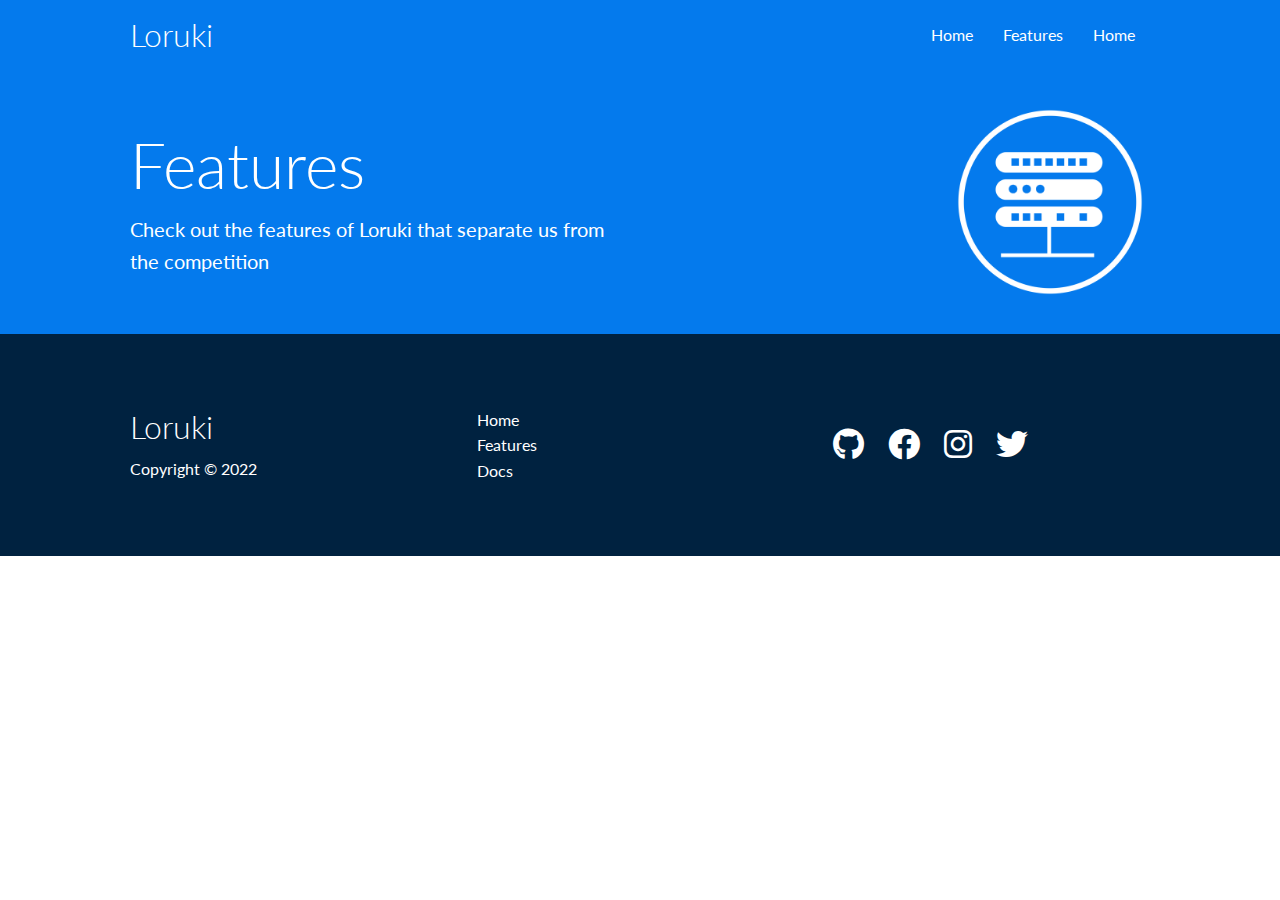
==== docs.html @ dc5c7c74 "Create docs page" ====
<!DOCTYPE html>
<html lang="en">
<head>
    <meta charset="UTF-8">
    <meta name="viewport" content="width=device-width, initial-scale=1.0">
    <link rel="stylesheet" href="https://cdnjs.cloudflare.com/ajax/libs/font-awesome/6.0.0/css/all.min.css" integrity="sha512-9usAa10IRO0HhonpyAIVpjrylPvoDwiPUiKdWk5t3PyolY1cOd4DSE0Ga+ri4AuTroPR5aQvXU9xC6qOPnzFeg==" crossorigin="anonymous" referrerpolicy="no-referrer" />
    <link rel="stylesheet" href="css/style.css">
    <link rel="stylesheet" href="css/utilities.css">
    <title>Loruki | Cloud Hosting For Everyone</title>
</head>
<body>
<!--Nav bar-->
<div class="navbar">
  <div class="container flex">
    <h1 class="logo">Loruki</h1>
    <nav>
      <ul>
        <li><a href="index.html">Home</a></li>
        <li><a href="features.html">Features</a></li>
        <li><a href="docs.html">Home</a></li>
      </ul>
    </nav>
  </div>
</div>

<!--Head-->
<section class="features-head bg-primary py-3">
  <div class="container grid">
    <div>
      <h1 class="xl">Features</h1>
      <p class="lead">Check out the features of Loruki that separate us from the competition</p>
    </div>
    <img src="images/server.png" alt="">
  </div>
</section>


<!--Footer-->
<footer class="footer bg-dark py-5">
  <div class="container grid grid-3">
    <div>
      <h1>
        Loruki
      </h1>
      <p>Copyright &copy; 2022</p>
    </div>
    <nav>
      <ul>
        <li><a href="index.html">Home</a></li>
        <li><a href="features.html">Features</a></li>
        <li><a href="docs.html">Docs</a></li>
      </ul>
    </nav>
    <div class="social">
      <a href="#"><i class="fab fa-github fa-2x"></i></a>
      <a href="#"><i class="fab fa-facebook fa-2x"></i></a>
      <a href="#"><i class="fab fa-instagram fa-2x"></i></a>
      <a href="#"><i class="fab fa-twitter fa-2x"></i></a>
    </div>
  </div>
</footer>
</body>
</html>
---- css/style.css ----
@import url('https://fonts.googleapis.com/css2?family=Lato:wght@300&display=swap');

:root {
  --primary-color: #047aed;
  --secondary-color: #1c3fa8;
  --dark-color: #002240;
  --light-color: #f4f4f4;
}

* {
  box-sizing: border-box;
  padding: 0;
  margin: 0;
}

body {
  font-family: 'Lato', sans-serif;
  color: #333;
  line-height: 1.6;
}

ul {
  list-style-type: none;
}

a {
  text-decoration: none;
  color: #333;
}

h1, h2 {
  font-weight: 300;
  line-height: 1.2;
  margin: 10px 0;
}

p {
  margin: 10px 0;
}

img {
  width: 100%;
}

/* Nav Bar */
.navbar {
  background-color: var(--primary-color);
  color: #fff;
  height: 70px;
}

.navbar .flex {
  justify-content: space-between;
}

.navbar ul {
  display: flex;
}

.navbar a {
  color: #fff;
  padding: 10px;
  margin: 0 5px;
}

.navbar a:hover {
  border-bottom: 2px #fff solid;
}

/* Showcase */
.showcase {
  height: 400px;
  background-color: var(--primary-color);
  color: #fff;
  position: relative;
}

.showcase h1 {
  font-size: 40px;
}

.showcase p {
  margin: 20px 0;
}

.showcase .grid {
  overflow: visible;
  grid-template-columns: 55% 45%;
  gap: 30px;
}

.showcase-form {
  position: relative;
  top: 60px;
  height: 350px;
  width: 400px;
  padding: 40px;
  z-index: 100;
}

.showcase-form form-control {
  margin: 30px 0;
}

.showcase-form input[type='text'],
.showcase-form input[type='email'] {
  border: 0;
  border-bottom: 1px solid #b4becb;
  padding: 3px;
  font-size: 16px;
}

.showcase-form input:focus {
  outline: none;
}

.showcase::before,
.showcase::after {
  content: '';
  position: absolute;
  height: 100px;
  bottom: -70px;
  right: 0;
  left: 0;
  background: #fff;
  transform: skewY(-3deg);
  -webkit-transform: skewY(-3deg);
  -moz-transform: skewY(-3deg);
  -ms-transform: skewY(-3deg);
}

/* Stats */
.stats {
  padding-top: 100px;
}

.stats-heading {
  max-width: 500px;
  margin: auto;
}

.stats .grid h3 {
  font-size: 35px;
}

.stats .grid p {
  font-size: 20px;
  font-weight: bold;
}

/* Cli */
.cli .grid {
  grid-template-columns: repeat(3, 1fr);
  grid-template-rows: repeat(2, 1fr);

}

.cli .grid > *:first-child {
  grid-column: 1 / span 2;
  grid-row: 1 / span 2;
}

/* Cloud */
.cloud .grid {
  grid-template-columns: 4fr 3fr;
}

/* Languages */
.languages .flex {
  flex-wrap: wrap;
}

.languages .card {
  text-align: center;
  margin: 18px 10px 40px;
  transition: transform 0.2s ease-in;
}

.languages .card h4 {
  font-size: 20px;
  margin-bottom: 10px;
}

.languages .card:hover {
  transform: translateY(-15px);
}

/* Features */
.features-head img {
  width: 200px;
  justify-self: flex-end;
}

.features-sub-head img {
  width: 300px;
  justify-self: flex-end;
}

.features-main .card > i {
  margin-right: 20px;
}

.features-main .grid {
  padding: 30px;
}

.features-main .grid > *:first-child {
  grid-column: 1 / span 3;
}

.features-main .grid > *:nth-child(2) {
  grid-column: 1 / span 2;
}

/* Footer */
.footer .social a {
  margin: 0 10px;
}

/* Tablets and under */
@media(max-width: 768px) {
  .grid,
  .showcase .grid,
  .stats .grid,
  .cli .grid,
  .cloud .grid {
    grid-template-columns: 1fr;
    grid-template-rows: 1fr;
  }

  .showcase {
    height: auto;
  }

  .showcase-text {
    text-align: center;
    margin-top: 40px;
  }
  
  .showcase-form {
    justify-self: center;
    margin: auto;
  }

  .cli .grid > *:first-child {
    grid-column: 1;
    grid-row: 1;
  }
}

/* Mobile */
@media(max-width: 500px) {
  .navbar {
    height: 110px;
  }

  .navbar .flex {
    flex-direction: column;
  }

  .navbar ul {
    padding: 10px;
    background-color: rgba(0, 0, 0, 0.1);
  }
}
---- css/utilities.css ----
/* Utilities */
.container {
  max-width: 1100px;
  margin: 0 auto;
  overflow: auto;
  padding: 0 40px;
}

.card {
  background-color: #fff;
  color: #333;
  border-radius: 10px;
  box-shadow: 0 3px 10px rgba(0, 0, 0, 0.2);
  padding: 20px;
  margin: 10px;
}

.btn {
  display: inline-block;
  padding: 10px 30px;
  cursor: pointer;
  background: var(--primary-color);
  color: #fff;
  border: none;
  border-radius: 5px;
}

.btn-outline {
  background-color: transparent;
  border: 1px #fff solid;
}

.btn:hover {
  transform: scale(0.98);
}

/* Backgrounds & colored buttons */
.bg-primary,
.btn-primary {
  background-color: var(--primary-color);
  color: #fff;
}

.bg-secondary,
.btn-secondary {
  background-color: var(--secondary-color);
  color: #fff;
}

.bg-dark,
.btn-dark {
  background-color: var(--dark-color);
  color: #fff;
}

.bg-light,
.btn-light {
  background-color: var(--light-color);
  color: #333;
}

.bg-primary a,
.btn-primary a,
.bg-secondary a,
.btn-secondary a, 
.bg-dark a,
.btn-dark a,
.bg-light a,
.btn-light a {
  color: #fff;
}

/* Text Sizes */
.lead {
  font-size: 20px;
}

.sm {
  font-size: 1rem;
}

.md {
  font-size: 2rem;
}

.lg {
  font-size: 3rem;
}

.xl {
  font-size: 4rem;
}

.text-center {
  text-align: center;
}

.flex {
  display: flex;
  justify-content: center;
  align-items: center;
  height: 100%;
}

.grid {
  display: grid;
  grid-template-columns: repeat(2, 1fr);
  gap: 20px;
  justify-content: center;
  align-items: center;
  height: 100%;
}

.grid-3 {
  grid-template-columns: repeat(3, 1fr);
}

/* Margin */
.my-1 {
  margin: 1rem 0;
}

.my-2 {
  margin: 1.5rem 0;
}

.my-3 {
  margin: 2rem 0;
}

.my-4 {
  margin: 3rem 0;
}

.my-5 {
  margin: 4rem 0;
}

.m-1 {
  margin: 1rem;
}

.m-2 {
  margin: 1.5rem;
}

.m-3 {
  margin: 2rem;
}

.m-4 {
  margin: 3rem;
}

.m-5 {
  margin: 4rem;
}

/* Padding */
.py-1 {
  padding: 1rem 0;
}

.py-2 {
  padding: 1.5rem 0;
}

.py-3 {
  padding: 2rem 0;
}

.py-4 {
  padding: 3rem 0;
}

.py-5 {
  padding: 4rem 0;
}

.p-1 {
  padding: 1rem;
}

.p-2 {
  padding: 1.5rem;
}

.p-3 {
  padding: 2rem;
}

.p-4 {
  padding: 3rem;
}

.p-5 {
  padding: 4rem;
}
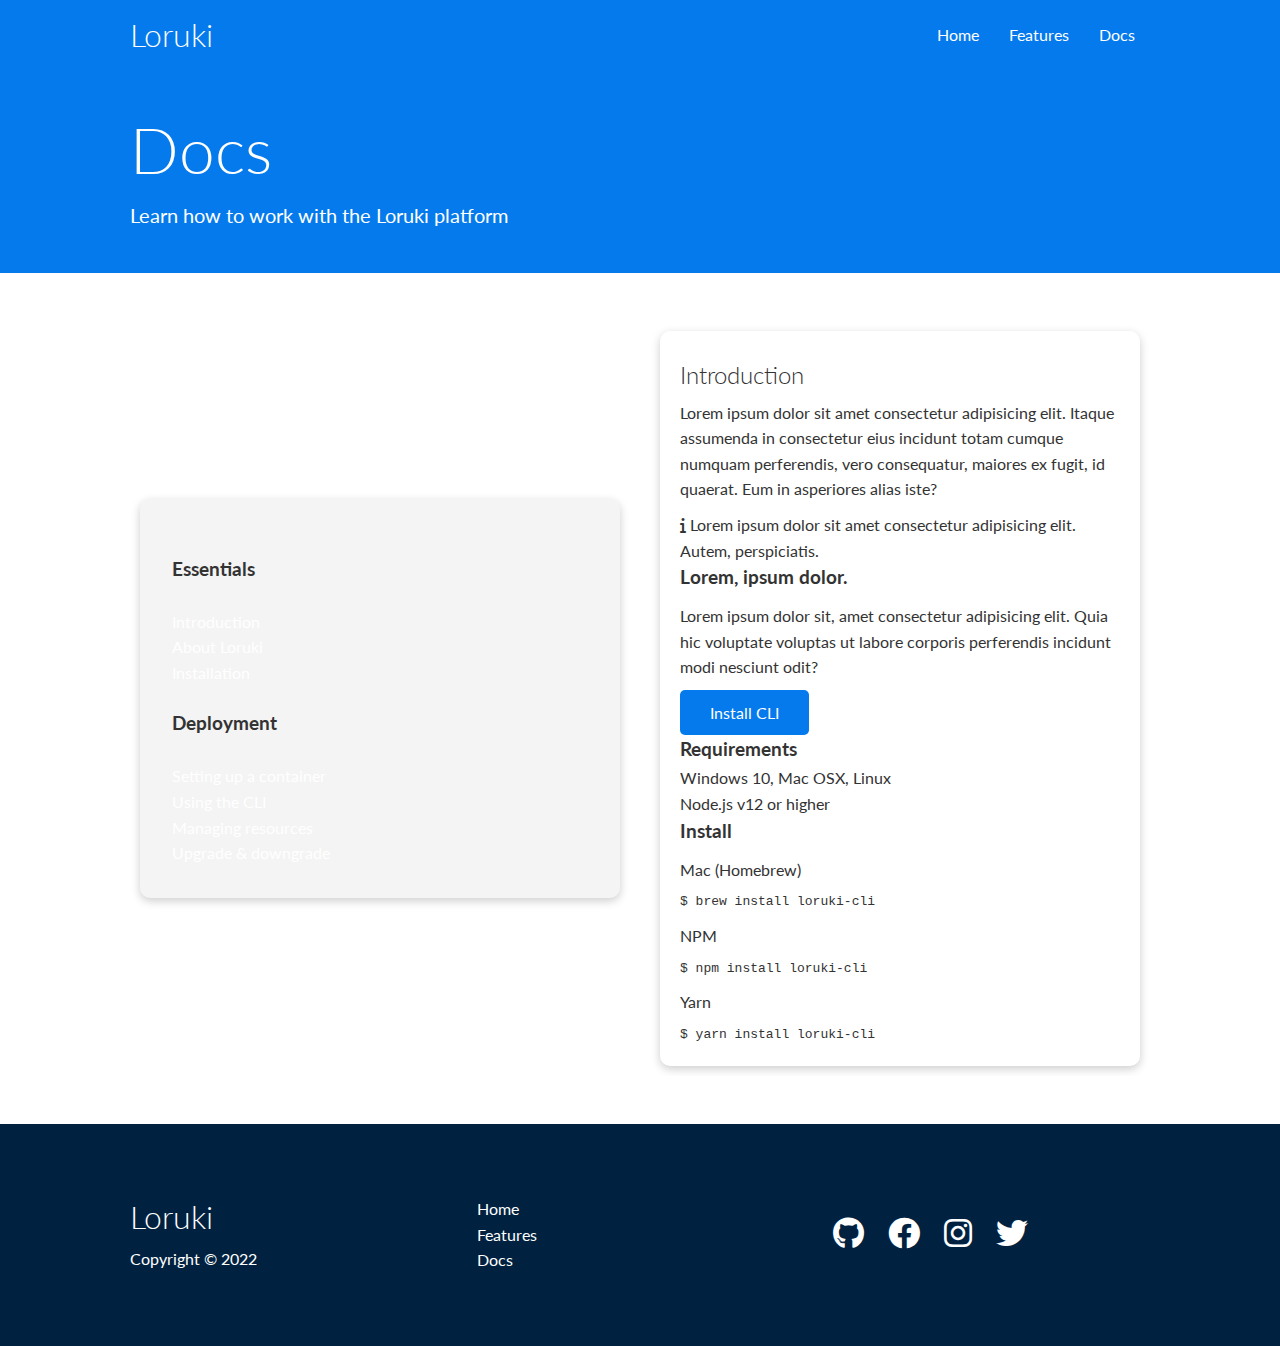
==== commit d3ea3a77: "Create docs page" ====
--- a/docs.html
+++ b/docs.html
@@ -17,23 +17,75 @@
       <ul>
         <li><a href="index.html">Home</a></li>
         <li><a href="features.html">Features</a></li>
-        <li><a href="docs.html">Home</a></li>
+        <li><a href="docs.html">Docs</a></li>
       </ul>
     </nav>
   </div>
 </div>
 
 <!--Head-->
-<section class="features-head bg-primary py-3">
+<section class="docs-head bg-primary py-3">
   <div class="container grid">
     <div>
-      <h1 class="xl">Features</h1>
-      <p class="lead">Check out the features of Loruki that separate us from the competition</p>
+      <h1 class="xl">Docs</h1>
+      <p class="lead">Learn how to work with the Loruki platform</p>
     </div>
-    <img src="images/server.png" alt="">
+    <img src="images/docs.png" alt="">
   </div>
 </section>
 
+<!--Docs Main-->
+<section class="docs-main my-4">
+  <div class="container grid">
+    <div class="card bg-light p-3">
+      <h3 class="my-2">Essentials</h3>
+        <nav>
+          <ul>
+            <li><a href="">Introduction</a></li>
+            <li><a href="">About Loruki</a></li>
+            <li><a href="">Installation</a></li>
+          </ul>
+        </nav>
+      
+        <h3 class="my-2">Deployment</h3>
+        <nav>
+          <ul>
+            <li><a href="#">Setting up a container</a></li>
+            <li><a href="#">Using the CLI</a></li>
+            <li><a href="#">Managing resources</a></li>
+            <li><a href="#">Upgrade & downgrade</a></li>
+          </ul>
+      </nav>
+    </div>
+    <div class="card">
+      <h2>Introduction</h2>
+      <p>Lorem ipsum dolor sit amet consectetur adipisicing elit. Itaque assumenda in consectetur eius incidunt totam cumque numquam perferendis, vero consequatur, maiores ex fugit, id quaerat. Eum in asperiores alias iste?</p>
+      
+      <div class="alert alert-success">
+        <i class="fas fa-info"></i>
+          Lorem ipsum dolor sit amet consectetur adipisicing elit. Autem, perspiciatis.
+      </div>
+      
+      <h3>Lorem, ipsum dolor.</h3>
+      <p>Lorem ipsum dolor sit, amet consectetur adipisicing elit. Quia hic voluptate voluptas ut labore corporis perferendis incidunt modi nesciunt odit?</p>
+      <a href="" class="btn btn-primary">Install CLI</a>
+
+      <h3>Requirements</h3>
+      <ul>
+        <li>Windows 10, Mac OSX, Linux</li>
+        <li>Node.js v12 or higher</li>
+      </ul>
+
+      <h3>Install</h3>
+      <p>Mac (Homebrew)</p>
+      <pre><code>$ brew install loruki-cli</code></pre>
+      <p>NPM</p>
+      <pre><code>$ npm install loruki-cli</code></pre>
+      <p>Yarn</p>
+      <pre><code>$ yarn install loruki-cli</code></pre>
+    </div>
+  </div>
+</section>
 
 <!--Footer-->
 <footer class="footer bg-dark py-5">
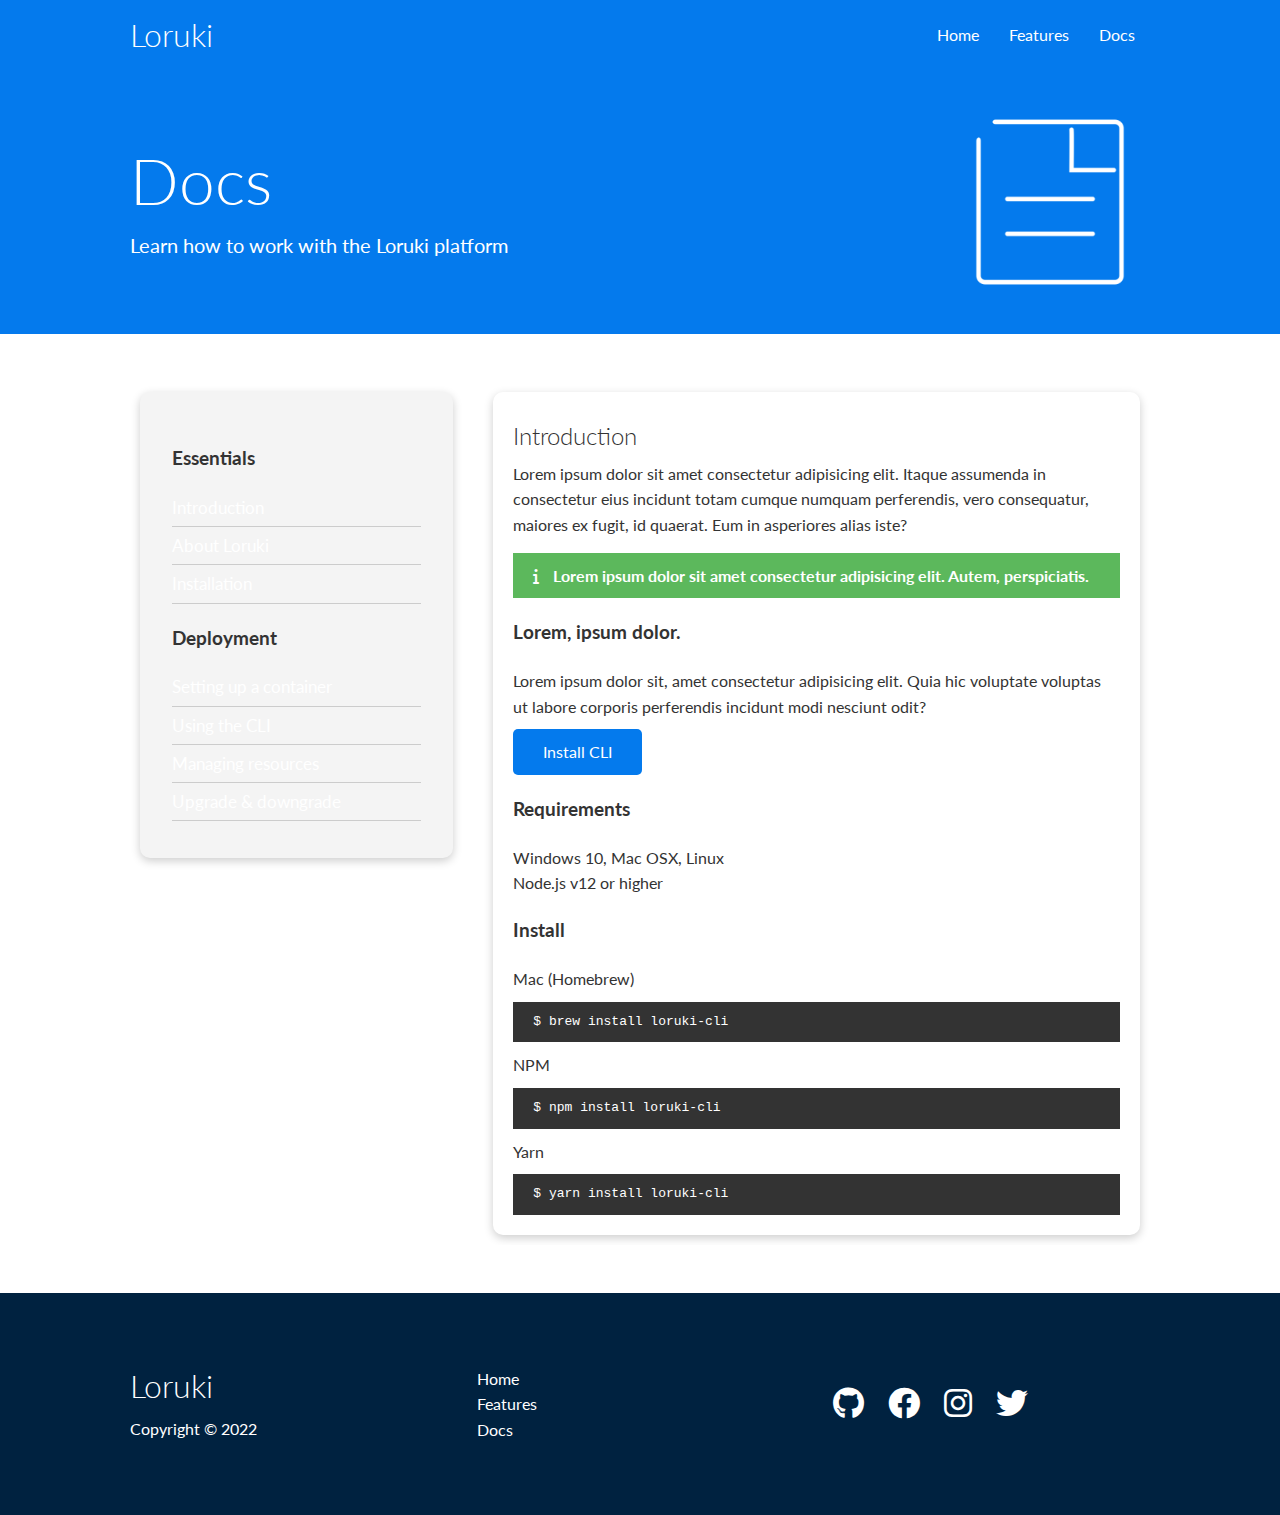
==== commit 6f2670ef: "Alert code block and text color styles" ====
--- a/docs.html
+++ b/docs.html
@@ -41,7 +41,7 @@
       <h3 class="my-2">Essentials</h3>
         <nav>
           <ul>
-            <li><a href="">Introduction</a></li>
+            <li><a class="text-primary" href="">Introduction</a></li>
             <li><a href="">About Loruki</a></li>
             <li><a href="">Installation</a></li>
           </ul>
--- a/css/style.css
+++ b/css/style.css
@@ -5,6 +5,8 @@
   --secondary-color: #1c3fa8;
   --dark-color: #002240;
   --light-color: #f4f4f4;
+  --success-color: #5cb85c;
+  --error-color: #d9534f;
 }
 
 * {
@@ -40,6 +42,13 @@
 
 img {
   width: 100%;
+}
+
+code,
+pre {
+  background: #333;
+  color: #fff;
+  padding: 10px;
 }
 
 /* Nav Bar */
@@ -186,7 +195,7 @@
 }
 
 /* Features */
-.features-head img {
+.features-head img, .docs-head img {
   width: 200px;
   justify-self: flex-end;
 }
@@ -212,6 +221,26 @@
   grid-column: 1 / span 2;
 }
 
+/* Docs */
+.docs-main h3 {
+  margin: 20px 0;
+}
+
+.docs-main .grid {
+  grid-template-columns: 1fr 2fr;
+  align-items: flex-start;
+}
+
+.docs-main nav li {
+  font-size: 17px;
+  padding-bottom: 5px;
+  margin-bottom: 5px;
+  border-bottom: 1px #ccc solid;
+}
+
+.docs-main a:hover {
+  font-weight: bold;
+}
 /* Footer */
 .footer .social a {
   margin: 0 10px;
--- a/css/utilities.css
+++ b/css/utilities.css
@@ -70,6 +70,23 @@
   color: #fff;
 }
 
+/* Text Colors */
+.text-primary {
+  color: var(--primary-color);
+}
+
+.text-secondary {
+  color: var(--secondary-color);
+}
+
+.text-dark {
+  color: var(--dark-color);
+}
+
+.text-light {
+  color: var(--light-color);
+}
+
 /* Text Sizes */
 .lead {
   font-size: 20px;
@@ -93,6 +110,28 @@
 
 .text-center {
   text-align: center;
+}
+
+/* Alert */
+.alert {
+  background-color: var(--light-color);
+  padding: 10px 20px;
+  font-weight: bold;
+  margin: 15px 0;
+}
+
+.alert i {
+  margin-right: 10px;
+}
+
+.alert-success {
+  background-color: var(--success-color);
+  color: #fff;
+}
+
+.alert-error {
+  background-color: var(--error-color);
+  color: #fff;
 }
 
 .flex {
